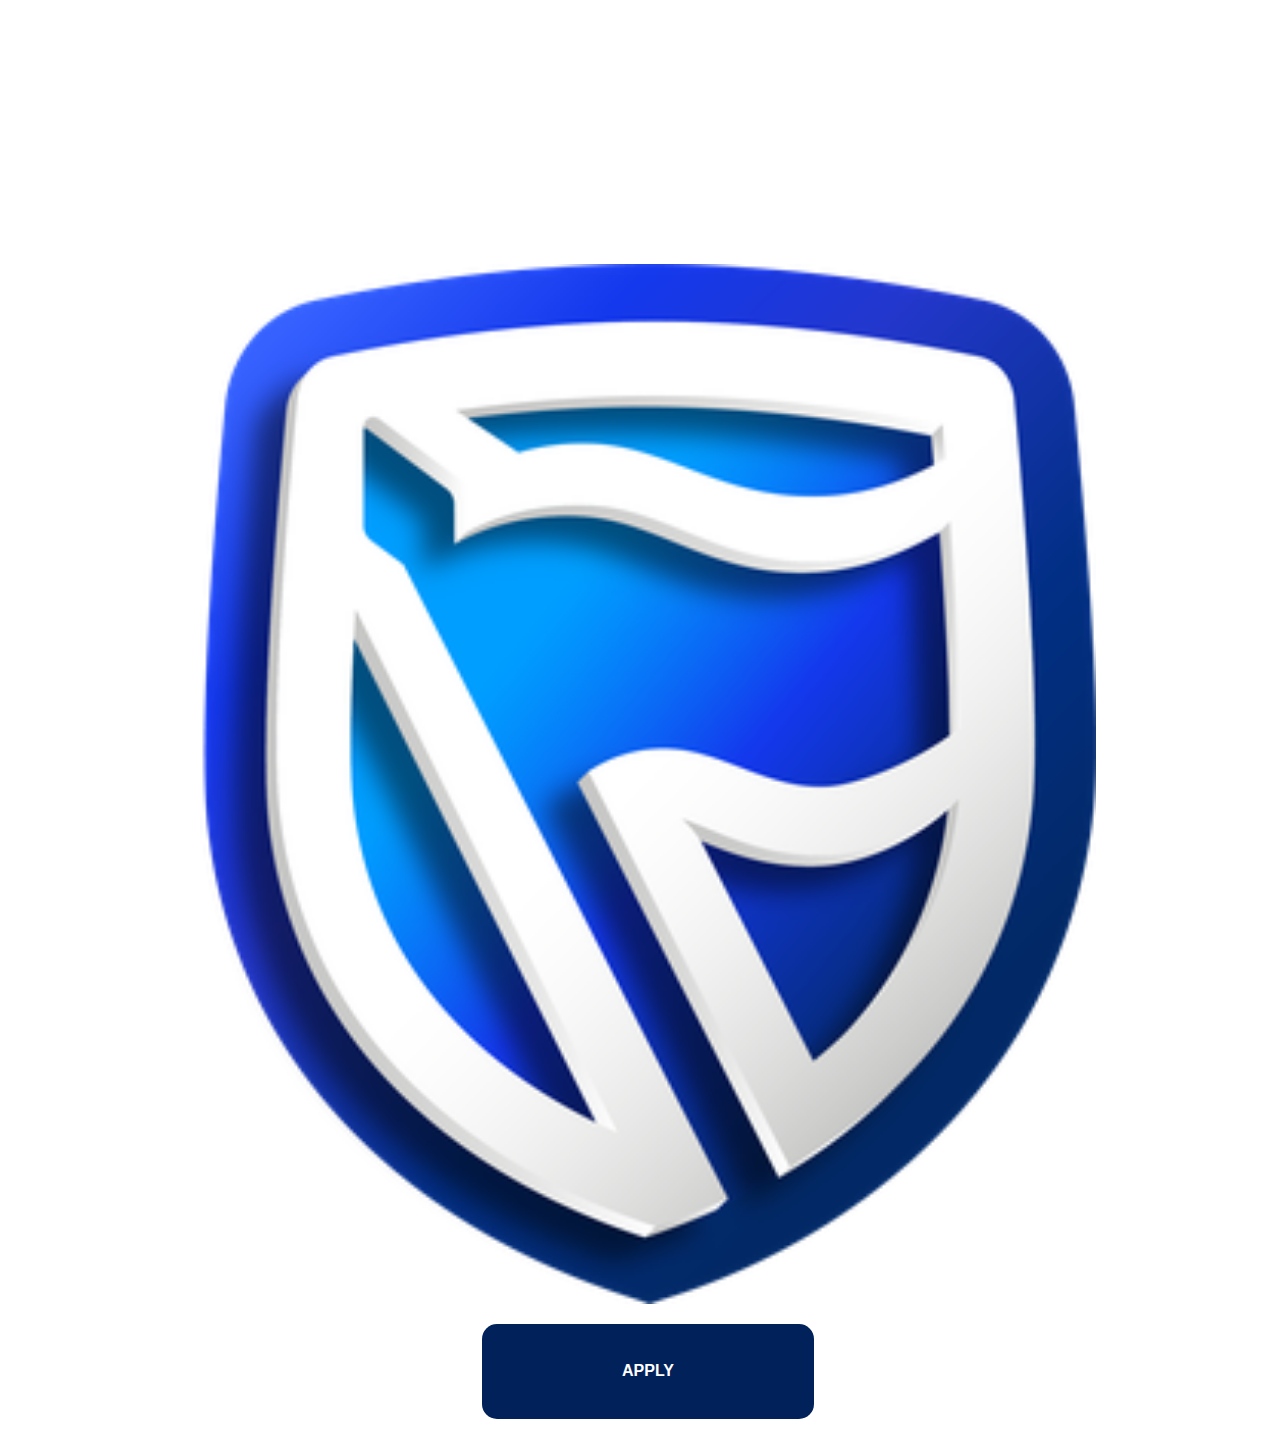
==== index.html @ 0d1d2f0e "Add files via upload" ====
<!DOCTYPE html>
<html lang="en">
<head>
    <link rel="stylesheet" href="index.css">
    <meta charset="UTF-8">
    <meta http-equiv="X-UA-Compatible" content="IE=edge">
    <meta name="viewport" content="width=device-width, initial-scale=1.0">
    <title>Apply</title>
</head>
<body>
    <div>
        <img id="img1" src="./Standard.png" alt="">
    </div>
    
    <a href="form.html"><p id="apply">APPLY</p></a>

</body>
</html>
---- index.css ----
body{
    width: 100%;
    /* overflow: hidden; */
}
div{
    width: 100%;
}
img{
    width: 70%;
    margin-left: 15%;
    margin-top: 20%;
}
#apply{
    font-size: 100%;
    font-family:'Gill Sans', 'Gill Sans MT', Calibri, 'Trebuchet MS', sans-serif;
    font-weight: bold;
    width: 20%;
    margin-left: 37%;
    text-align: center;
    border-radius: 15px;
    color: white;
    background-color: rgb(1, 33, 91);
    padding: 3%;
}
#apply:hover{
    font-weight: bold;
    background-color: rgb(105, 214, 244);
    color: black;
}
a{
    text-decoration-line: none;
}
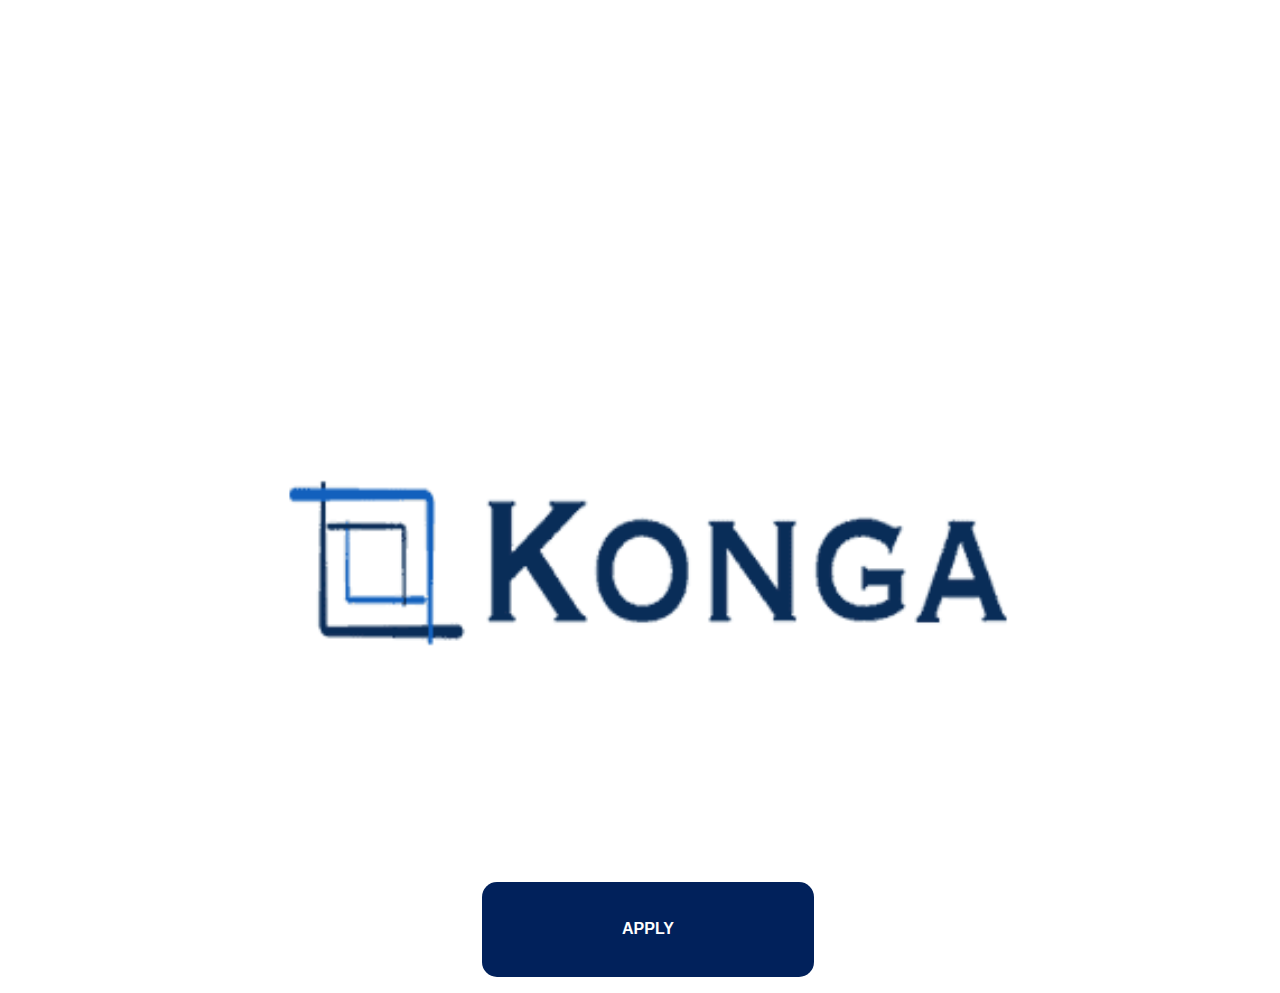
==== commit f15589c6: "Add files via upload" ====
--- a/index.html
+++ b/index.html
@@ -9,7 +9,7 @@
 </head>
 <body>
     <div>
-        <img id="img1" src="./Standard.png" alt="">
+        <img id="img1" src="./konga (1).png" alt="">
     </div>
     
     <a href="form.html"><p id="apply">APPLY</p></a>
